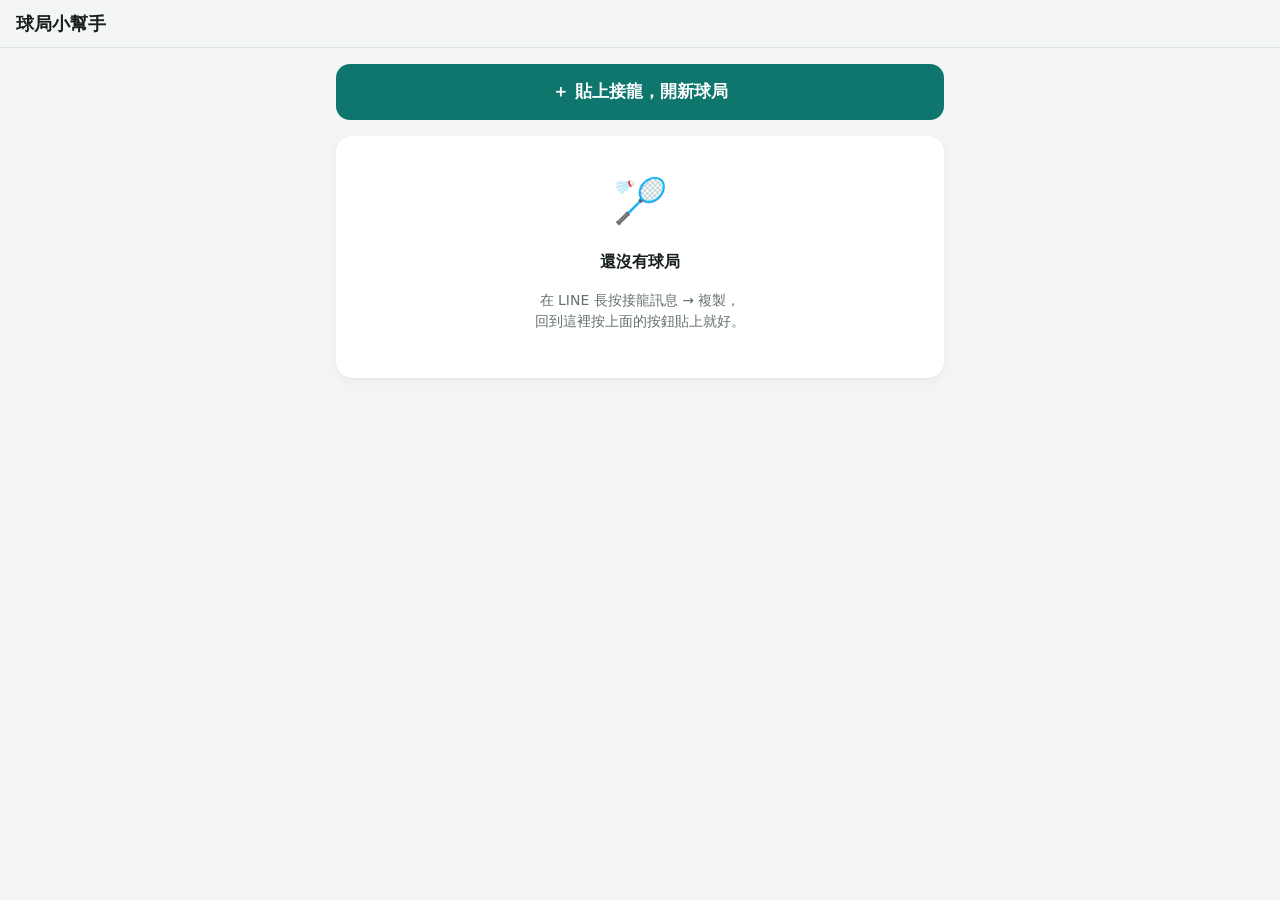
==== index.html @ 52415e62 "球局小幫手：貼上 LINE 接龍自動排賽程與記分 - 接龍解析（編號格式、晚到時間、+1、候補） - 單打/雙打、多面場地排程，平均上場、避免連休與重複搭檔 - 手機記分、排名、中途加人重排、文字/連" ====
<!doctype html>
<html lang="zh-Hant">
<head>
  <meta charset="utf-8" />
  <meta name="viewport" content="width=device-width, initial-scale=1, viewport-fit=cover" />
  <title>球局小幫手</title>
  <meta name="description" content="貼上 LINE 接龍，自動排出單打、雙打賽程與記分" />
  <meta name="theme-color" content="#0f766e" />
  <link rel="manifest" href="manifest.webmanifest" />
  <link rel="icon" href="icon.svg" type="image/svg+xml" />
  <link rel="apple-touch-icon" href="icon-180.png" />
  <meta name="apple-mobile-web-app-capable" content="yes" />
  <link rel="stylesheet" href="css/style.css" />
</head>
<body>
  <header class="topbar">
    <button class="icon-btn" data-action="home" aria-label="回首頁" id="backBtn" hidden>‹</button>
    <h1 id="topTitle">球局小幫手</h1>
    <span class="spacer"></span>
    <button class="icon-btn" data-action="menu" aria-label="更多" id="menuBtn" hidden>⋯</button>
  </header>
  <main id="app" aria-live="polite"></main>
  <div id="sheet" class="sheet" hidden></div>
  <div id="toast" class="toast" role="status" hidden></div>
  <script type="module" src="js/app.js"></script>
</body>
</html>
---- css/style.css ----
:root {
  --bg: #f4f6f5;
  --card: #ffffff;
  --text: #17201d;
  --muted: #64716c;
  --line: #dfe5e2;
  --brand: #0f766e;
  --brand-ink: #ffffff;
  --brand-soft: #e0f2ef;
  --a: #2563eb;
  --a-soft: #e8efff;
  --b: #dc2626;
  --b-soft: #fdecec;
  --warn: #b45309;
  --warn-soft: #fef3e2;
  --radius: 16px;
  --shadow: 0 1px 2px rgb(0 0 0 / 0.05), 0 4px 16px rgb(0 0 0 / 0.04);
  color-scheme: light;
}
@media (prefers-color-scheme: dark) {
  :root:not([data-theme="light"]) {
    --bg: #0e1412;
    --card: #17201d;
    --text: #e8eeeb;
    --muted: #93a19b;
    --line: #2a3531;
    --brand: #2dd4bf;
    --brand-ink: #062320;
    --brand-soft: #123631;
    --a: #7aa2ff;
    --a-soft: #172440;
    --b: #ff8a8a;
    --b-soft: #3a1a1a;
    --warn: #f5b454;
    --warn-soft: #3a2a12;
    color-scheme: dark;
  }
}

* { box-sizing: border-box; }
[hidden] { display: none !important; }
html, body { margin: 0; }
body {
  background: var(--bg);
  color: var(--text);
  font-family: system-ui, -apple-system, "PingFang TC", "Noto Sans TC", "Microsoft JhengHei", sans-serif;
  font-size: 16px;
  line-height: 1.5;
  -webkit-tap-highlight-color: transparent;
  padding-bottom: env(safe-area-inset-bottom);
}
button, input, textarea, select { font: inherit; color: inherit; }
button { cursor: pointer; }

.topbar {
  position: sticky; top: 0; z-index: 10;
  display: flex; align-items: center; gap: 8px;
  padding: calc(10px + env(safe-area-inset-top)) 16px 10px;
  background: color-mix(in srgb, var(--bg) 88%, transparent);
  backdrop-filter: blur(10px);
  border-bottom: 1px solid var(--line);
}
.topbar h1 { font-size: 18px; margin: 0; white-space: nowrap; overflow: hidden; text-overflow: ellipsis; }
.spacer { flex: 1; }
.icon-btn {
  width: 40px; height: 40px; border-radius: 12px; border: 0;
  background: transparent; font-size: 26px; line-height: 1;
  display: grid; place-items: center;
}
.icon-btn:active { background: var(--line); }

main { max-width: 640px; margin: 0 auto; padding: 16px; }

.card {
  background: var(--card); border-radius: var(--radius); box-shadow: var(--shadow);
  padding: 16px; margin-bottom: 14px;
}
.card h2 { font-size: 17px; margin: 0 0 10px; }
.muted { color: var(--muted); }
.small { font-size: 14px; }
.row { display: flex; align-items: center; gap: 10px; }
.row.wrap { flex-wrap: wrap; }
.between { justify-content: space-between; }
.stack > * + * { margin-top: 10px; }

.btn {
  display: inline-flex; align-items: center; justify-content: center; gap: 6px;
  min-height: 48px; padding: 0 18px; border-radius: 14px; border: 1px solid var(--line);
  background: var(--card); font-weight: 600; white-space: nowrap; flex-shrink: 0;
}
.btn:active { transform: scale(0.98); }
.btn.primary { background: var(--brand); color: var(--brand-ink); border-color: transparent; }
.btn.block { width: 100%; }
.btn.danger { color: var(--b); }
.btn.sm { min-height: 38px; padding: 0 12px; font-size: 14px; border-radius: 11px; }
.btn:disabled { opacity: 0.45; }

textarea {
  width: 100%; min-height: 200px; resize: vertical;
  border: 1px solid var(--line); border-radius: 12px; padding: 12px;
  background: var(--bg); font-size: 15px;
}
input[type="text"], input[type="number"], input[type="time"] {
  border: 1px solid var(--line); border-radius: 12px; padding: 10px 12px; background: var(--bg);
  min-height: 44px; width: 100%;
}

.steps { display: flex; gap: 6px; margin-bottom: 14px; }
.steps span { flex: 1; height: 4px; border-radius: 4px; background: var(--line); }
.steps span.on { background: var(--brand); }

.chips { display: flex; flex-wrap: wrap; gap: 8px; }
.chip {
  display: inline-flex; align-items: center; gap: 6px;
  min-height: 40px; padding: 0 6px 0 14px; border-radius: 999px;
  background: var(--brand-soft); border: 1px solid transparent; font-weight: 600;
}
.chip.off { background: transparent; border-color: var(--line); color: var(--muted); text-decoration: line-through; }
.chip .tag { font-size: 12px; font-weight: 500; padding: 1px 7px; border-radius: 999px; background: var(--warn-soft); color: var(--warn); }
.chip .x { border: 0; background: transparent; width: 30px; height: 30px; border-radius: 50%; color: var(--muted); font-size: 18px; }

.seg { display: grid; grid-auto-flow: column; grid-auto-columns: 1fr; background: var(--bg); border-radius: 12px; padding: 4px; gap: 4px; }
.seg button { border: 0; background: transparent; min-height: 44px; border-radius: 9px; font-weight: 600; color: var(--muted); }
.seg button.on { background: var(--card); color: var(--text); box-shadow: var(--shadow); }

.stepper { display: flex; align-items: center; gap: 4px; }
.stepper button { width: 44px; height: 44px; border-radius: 12px; border: 1px solid var(--line); background: var(--card); font-size: 22px; }
.stepper output { min-width: 48px; text-align: center; font-size: 20px; font-weight: 700; font-variant-numeric: tabular-nums; }

.field { display: flex; align-items: center; justify-content: space-between; gap: 12px; padding: 10px 0; border-top: 1px solid var(--line); }
.field:first-of-type { border-top: 0; }
.field label { font-weight: 600; }
.field .hint { display: block; font-weight: 400; font-size: 13px; color: var(--muted); }

.summary { background: var(--brand-soft); border-radius: 12px; padding: 12px 14px; font-size: 15px; }

/* 首頁 */
.event-item { display: block; width: 100%; text-align: left; border: 0; }
.progress { height: 6px; background: var(--line); border-radius: 6px; overflow: hidden; margin-top: 10px; }
.progress i { display: block; height: 100%; background: var(--brand); }
.empty { text-align: center; padding: 32px 16px; }
.empty .big { font-size: 44px; }

/* 賽事頁 */
.tabs { position: sticky; top: 61px; z-index: 5; margin: -16px -16px 14px; padding: 8px 16px; background: var(--bg); }
.court-label { font-size: 13px; font-weight: 700; color: var(--muted); letter-spacing: 0.04em; }
.match { display: grid; grid-template-columns: minmax(0, 1fr) auto minmax(0, 1fr); gap: 6px; align-items: stretch; margin-top: 8px; }
.team {
  border-radius: 14px; padding: 12px 6px; text-align: center; min-width: 0;
  display: flex; flex-direction: column; justify-content: center; gap: 2px; min-height: 92px;
}
.team.a { background: var(--a-soft); }
.team.b { background: var(--b-soft); }
.team .names { font-weight: 700; font-size: 17px; line-height: 1.3; word-break: break-all; }
.team.win { outline: 2px solid var(--brand); }
.vs { align-self: center; color: var(--muted); font-size: 13px; font-weight: 700; }
.scorebox { display: flex; align-items: center; justify-content: center; gap: 4px; margin-top: 8px; }
.scorebox .num { font-size: 32px; font-weight: 800; min-width: 38px; text-align: center; font-variant-numeric: tabular-nums; }
.team.a .num { color: var(--a); }
.team.b .num { color: var(--b); }
.pm { width: 42px; height: 42px; border-radius: 50%; border: 0; background: var(--card); font-size: 22px; font-weight: 700; box-shadow: var(--shadow); flex-shrink: 0; }
.pm.minus { width: 30px; height: 30px; font-size: 18px; opacity: 0.75; }
.rest-line { margin-top: 10px; font-size: 14px; color: var(--muted); }
.rest-line b { color: var(--text); }
.done-badge { font-size: 12px; font-weight: 700; color: var(--brand); background: var(--brand-soft); padding: 2px 8px; border-radius: 999px; }

.round-list .round { padding: 12px 0; border-top: 1px solid var(--line); }
.round-list .round:first-child { border-top: 0; padding-top: 0; }
.round-list .round.current { background: var(--brand-soft); margin: 0 -16px; padding: 12px 16px; }
.mini-match { display: flex; align-items: center; gap: 8px; width: 100%; border: 0; background: transparent; padding: 6px 0; text-align: left; }
.mini-match .t { flex: 1; font-weight: 600; }
.mini-match .t.r { text-align: right; }
.mini-match .s { font-variant-numeric: tabular-nums; font-weight: 800; min-width: 64px; text-align: center; }
.mini-match .ct { font-size: 12px; color: var(--muted); min-width: 30px; }

table { width: 100%; border-collapse: collapse; font-variant-numeric: tabular-nums; }
th, td { padding: 10px 6px; text-align: center; border-bottom: 1px solid var(--line); }
th { font-size: 13px; color: var(--muted); font-weight: 600; }
td.name { text-align: left; font-weight: 700; }
.medal { font-size: 18px; }

.banner { border-radius: 12px; padding: 12px 14px; background: var(--warn-soft); color: var(--warn); font-size: 14px; margin-bottom: 14px; }

/* 底部選單 */
.sheet { position: fixed; inset: 0; z-index: 30; background: rgb(0 0 0 / 0.4); display: flex; align-items: flex-end; justify-content: center; }
.sheet[hidden] { display: none; }
.sheet .panel {
  width: 100%; max-width: 640px; max-height: 88vh; overflow: auto;
  background: var(--card); border-radius: 20px 20px 0 0; padding: 18px 16px calc(18px + env(safe-area-inset-bottom));
}
.sheet .panel h3 { margin: 0 0 12px; font-size: 17px; }
.menu-item { display: flex; align-items: center; gap: 12px; width: 100%; min-height: 52px; border: 0; background: transparent; text-align: left; border-radius: 12px; padding: 0 8px; font-size: 16px; }
.menu-item:active { background: var(--bg); }
.menu-item .ico { width: 28px; text-align: center; font-size: 20px; }

.toast {
  position: fixed; left: 50%; bottom: calc(24px + env(safe-area-inset-bottom)); transform: translateX(-50%);
  background: var(--text); color: var(--bg); padding: 10px 16px; border-radius: 12px; z-index: 40; font-size: 15px;
  max-width: calc(100% - 32px);
}
.toast[hidden] { display: none; }

@media (min-width: 560px) {
  .team .names { font-size: 18px; }
}
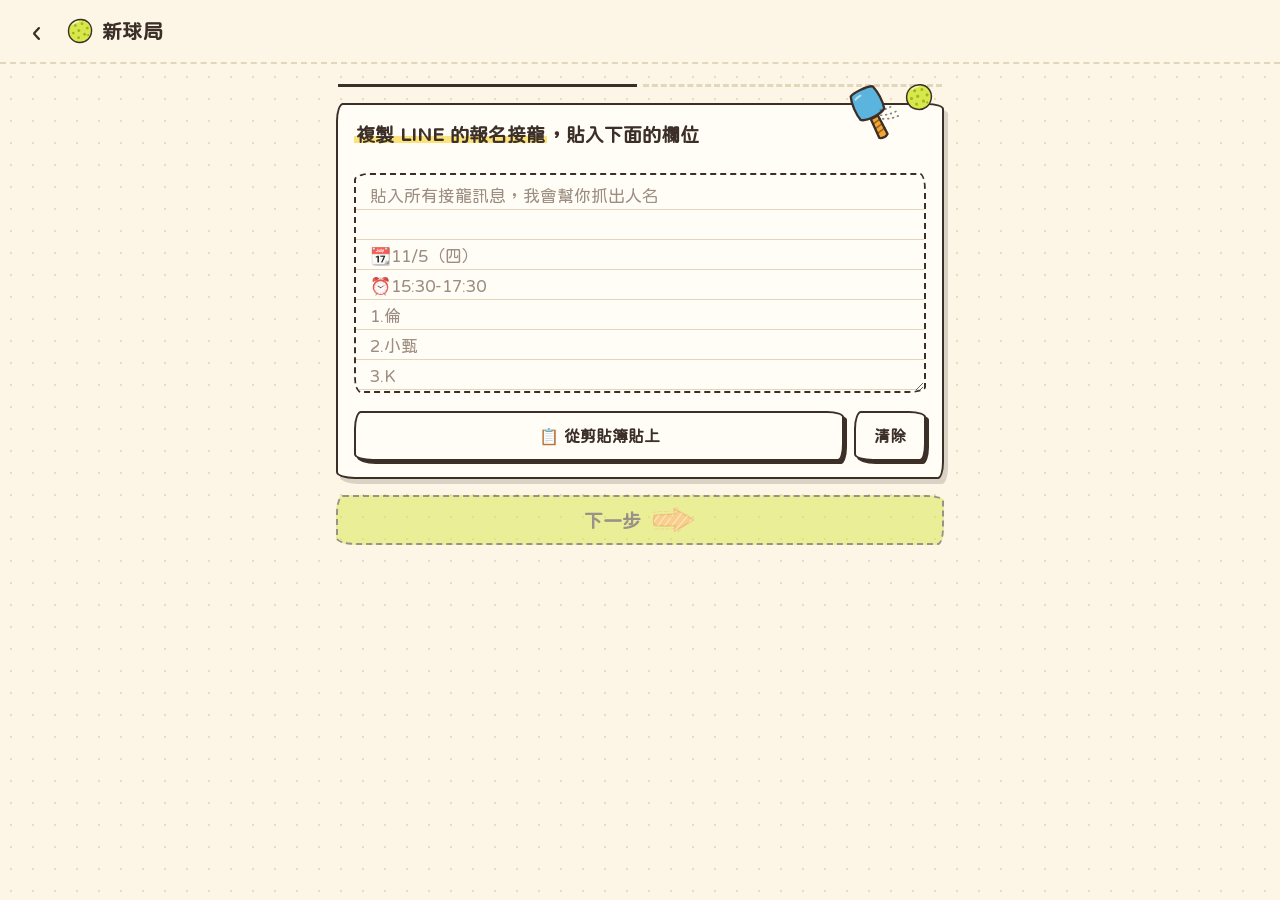
==== commit 22b8ffd3: "介面改成可愛手繪風，加入匹克球元素 - 點點筆記紙背景、手繪歪框、墨水色描邊與手繪陰影；深色模式為黑板＋粉筆 - 使用粉圓體（Huninn）手寫風字體 - 原創 SVG 塗鴉：匹克球、球拍、擊球速度線" ====
--- a/index.html
+++ b/index.html
@@ -5,7 +5,11 @@
   <meta name="viewport" content="width=device-width, initial-scale=1, viewport-fit=cover" />
   <title>球局小幫手</title>
   <meta name="description" content="貼上 LINE 接龍，自動排出單打、雙打賽程與記分" />
-  <meta name="theme-color" content="#0f766e" />
+  <meta name="theme-color" content="#fdf6e7" media="(prefers-color-scheme: light)" />
+  <meta name="theme-color" content="#22302a" media="(prefers-color-scheme: dark)" />
+  <link rel="preconnect" href="https://fonts.googleapis.com" />
+  <link rel="preconnect" href="https://fonts.gstatic.com" crossorigin />
+  <link rel="stylesheet" href="https://fonts.googleapis.com/css2?family=Huninn&display=swap" />
   <link rel="manifest" href="manifest.webmanifest" />
   <link rel="icon" href="icon.svg" type="image/svg+xml" />
   <link rel="apple-touch-icon" href="icon-180.png" />
@@ -15,6 +19,7 @@
 <body>
   <header class="topbar">
     <button class="icon-btn" data-action="home" aria-label="回首頁" id="backBtn" hidden>‹</button>
+    <span class="logo" aria-hidden="true"></span>
     <h1 id="topTitle">球局小幫手</h1>
     <span class="spacer"></span>
     <button class="icon-btn" data-action="menu" aria-label="更多" id="menuBtn" hidden>⋯</button>
--- a/css/style.css
+++ b/css/style.css
@@ -1,38 +1,71 @@
+/* ============================================================
+   球局小幫手：可愛手繪風 + 匹克球
+   淺色 = 點點筆記紙＋咖啡色墨水；深色 = 黑板＋粉筆
+   ============================================================ */
 :root {
-  --bg: #f4f6f5;
-  --card: #ffffff;
-  --text: #17201d;
-  --muted: #64716c;
-  --line: #dfe5e2;
-  --brand: #0f766e;
-  --brand-ink: #ffffff;
-  --brand-soft: #e0f2ef;
-  --a: #2563eb;
-  --a-soft: #e8efff;
-  --b: #dc2626;
-  --b-soft: #fdecec;
-  --warn: #b45309;
-  --warn-soft: #fef3e2;
-  --radius: 16px;
-  --shadow: 0 1px 2px rgb(0 0 0 / 0.05), 0 4px 16px rgb(0 0 0 / 0.04);
+  --bg: #fdf6e7;            /* 筆記紙 */
+  --dot: #e9dcc2;           /* 紙上的點點 */
+  --card: #fffdf6;
+  --text: #3b2f28;          /* 墨水 */
+  --ink: #3b2f28;
+  --muted: #8b7a6c;
+  --line: #e4d6bd;
+  --shadow-ink: rgb(59 47 40 / 0.18);
+
+  --ball: #d6e84a;          /* 匹克球黃綠 */
+  --ball-hole: #a2b52a;
+  --ball-soft: #f1f7c4;
+  --paddle: #5ab4de;
+  --grip: #f7a531;
+  --arrow: #f7a531;         /* 蠟筆橘 */
+  --arrow-ink: #e08a12;
+  --arrow-light: #fcd590;
+  --hl: #fbe27a;            /* 螢光筆 */
+
+  --brand: #3b2f28;         /* 主按鈕文字 / 重點色用墨水 */
+  --brand-ink: #3b2f28;
+  --brand-soft: #f1f7c4;
+  --a: #2f86c9;
+  --a-soft: #e2f1fb;
+  --b: #e0574a;
+  --b-soft: #fde5e1;
+  --warn: #b5650c;
+  --warn-soft: #fff0d6;
+
+  --wob: 16px 6px 18px 7px / 7px 18px 6px 16px;   /* 手繪歪框 */
+  --wob2: 7px 17px 6px 19px / 18px 6px 17px 7px;
+  --wob-pill: 255px 22px 225px 22px / 22px 225px 22px 255px;
+  --font: "Huninn", "jf-openhuninn", "PingFang TC", "Microsoft JhengHei", system-ui, sans-serif;
   color-scheme: light;
 }
 @media (prefers-color-scheme: dark) {
   :root:not([data-theme="light"]) {
-    --bg: #0e1412;
-    --card: #17201d;
-    --text: #e8eeeb;
-    --muted: #93a19b;
-    --line: #2a3531;
-    --brand: #2dd4bf;
-    --brand-ink: #062320;
-    --brand-soft: #123631;
-    --a: #7aa2ff;
-    --a-soft: #172440;
-    --b: #ff8a8a;
-    --b-soft: #3a1a1a;
-    --warn: #f5b454;
-    --warn-soft: #3a2a12;
+    --bg: #22302a;          /* 黑板 */
+    --dot: #2c3c35;
+    --card: #2a3a33;
+    --text: #f4f0e2;        /* 粉筆 */
+    --ink: #f4f0e2;
+    --muted: #b7b9a5;
+    --line: #3c4d45;
+    --shadow-ink: rgb(0 0 0 / 0.35);
+    --ball: #d9ea56;
+    --ball-hole: #9fb22e;
+    --ball-soft: #3c4a2a;
+    --paddle: #6cc0e6;
+    --grip: #f7b44a;
+    --arrow: #f7b44a;
+    --arrow-ink: #ffcf7d;
+    --arrow-light: #ffe2a8;
+    --hl: #6b5c1c;
+    --brand: #f4f0e2;
+    --brand-ink: #22302a;
+    --brand-soft: #3c4a2a;
+    --a: #8cc8f2;
+    --a-soft: #2c4553;
+    --b: #f6a097;
+    --b-soft: #4b3434;
+    --warn: #f7c46b;
+    --warn-soft: #4a3b1e;
     color-scheme: dark;
   }
 }
@@ -40,166 +73,299 @@
 * { box-sizing: border-box; }
 [hidden] { display: none !important; }
 html, body { margin: 0; }
+/* 連點兩下不放大（保留雙指縮放給需要的人）；文字不隨橫直切換自動放大 */
+html { touch-action: manipulation; -webkit-text-size-adjust: 100%; text-size-adjust: 100%; }
 body {
-  background: var(--bg);
+  background-color: var(--bg);
+  background-image: radial-gradient(var(--dot) 1.3px, transparent 1.4px);
+  background-size: 22px 22px;
   color: var(--text);
-  font-family: system-ui, -apple-system, "PingFang TC", "Noto Sans TC", "Microsoft JhengHei", sans-serif;
+  font-family: var(--font);
   font-size: 16px;
-  line-height: 1.5;
+  line-height: 1.55;
   -webkit-tap-highlight-color: transparent;
   padding-bottom: env(safe-area-inset-bottom);
 }
 button, input, textarea, select { font: inherit; color: inherit; }
 button { cursor: pointer; }
 
+/* ---------- 塗鴉 ---------- */
+.doodle { display: inline-block; vertical-align: middle; flex-shrink: 0; }
+.doodle-ball { width: 1.2em; height: 1.2em; }
+.doodle-paddle { width: 1.6em; height: 1.6em; }
+.doodle-arrow { width: 46px; height: 28px; margin-left: 4px; transition: transform 0.2s; }
+.doodle-rally { position: relative; display: inline-block; width: 92px; height: 70px; }
+.doodle-rally .doodle-paddle { position: absolute; left: 0; top: 6px; width: 62px; height: 62px; }
+.doodle-rally .doodle-ball { position: absolute; right: 2px; top: 0; width: 30px; height: 30px; animation: ball-float 2.4s ease-in-out infinite; }
+.doodle-rally .doodle-swoosh { position: absolute; right: 22px; top: 22px; width: 34px; height: 20px; }
+@keyframes ball-float { 0%, 100% { transform: translate(0, 0) rotate(0); } 50% { transform: translate(3px, -5px) rotate(25deg); } }
+@keyframes ball-bounce { 0%, 100% { transform: translateY(0); } 50% { transform: translateY(-22px); } }
+.bounce .doodle-ball { width: 46px; height: 46px; animation: ball-bounce 0.9s cubic-bezier(.5, 0, .5, 1) infinite; }
+
+/* ---------- 頂部 ---------- */
 .topbar {
   position: sticky; top: 0; z-index: 10;
   display: flex; align-items: center; gap: 8px;
   padding: calc(10px + env(safe-area-inset-top)) 16px 10px;
-  background: color-mix(in srgb, var(--bg) 88%, transparent);
-  backdrop-filter: blur(10px);
-  border-bottom: 1px solid var(--line);
-}
-.topbar h1 { font-size: 18px; margin: 0; white-space: nowrap; overflow: hidden; text-overflow: ellipsis; }
+  background: color-mix(in srgb, var(--bg) 92%, transparent);
+  backdrop-filter: blur(8px);
+  border-bottom: 2.5px dashed var(--line);
+}
+.topbar .logo { width: 28px; height: 28px; display: grid; place-items: center; }
+.topbar .logo .doodle-ball { width: 28px; height: 28px; }
+.topbar h1 { font-size: 20px; margin: 0; white-space: nowrap; overflow: hidden; text-overflow: ellipsis; letter-spacing: 0.02em; }
 .spacer { flex: 1; }
 .icon-btn {
-  width: 40px; height: 40px; border-radius: 12px; border: 0;
-  background: transparent; font-size: 26px; line-height: 1;
+  width: 42px; height: 42px; border-radius: var(--wob); border: 2px solid transparent;
+  background: transparent; font-size: 28px; line-height: 1; color: var(--ink);
   display: grid; place-items: center;
 }
-.icon-btn:active { background: var(--line); }
+.icon-btn:active { border-color: var(--ink); background: var(--card); }
 
 main { max-width: 640px; margin: 0 auto; padding: 16px; }
-
+.courts { display: grid; gap: 16px; }
+.courts > .card { margin-bottom: 0; }
+@media (min-width: 800px) {
+  main[data-view="event"] { max-width: 1100px; }
+  .courts { grid-template-columns: repeat(auto-fit, minmax(360px, 1fr)); }
+}
+
+/* ---------- 卡片：紙片 + 手繪框 ---------- */
 .card {
-  background: var(--card); border-radius: var(--radius); box-shadow: var(--shadow);
-  padding: 16px; margin-bottom: 14px;
-}
-.card h2 { font-size: 17px; margin: 0 0 10px; }
+  position: relative;
+  background: var(--card); border: 2.5px solid var(--ink); border-radius: var(--wob);
+  box-shadow: 4px 5px 0 var(--shadow-ink);
+  padding: 16px; margin-bottom: 16px;
+}
+.card:nth-of-type(even) { border-radius: var(--wob2); }
+.card h2 { font-size: 19px; margin: 0 0 12px; line-height: 1.45; }
+/* 螢光筆畫重點 */
+.hl { background: linear-gradient(transparent 58%, var(--hl) 58%, var(--hl) 92%, transparent 92%); padding: 0 2px; box-decoration-break: clone; -webkit-box-decoration-break: clone; }
 .muted { color: var(--muted); }
 .small { font-size: 14px; }
 .row { display: flex; align-items: center; gap: 10px; }
 .row.wrap { flex-wrap: wrap; }
 .between { justify-content: space-between; }
-.stack > * + * { margin-top: 10px; }
-
+.stack > * + * { margin-top: 12px; }
+
+/* ---------- 按鈕 ---------- */
 .btn {
   display: inline-flex; align-items: center; justify-content: center; gap: 6px;
-  min-height: 48px; padding: 0 18px; border-radius: 14px; border: 1px solid var(--line);
-  background: var(--card); font-weight: 600; white-space: nowrap; flex-shrink: 0;
-}
-.btn:active { transform: scale(0.98); }
-.btn.primary { background: var(--brand); color: var(--brand-ink); border-color: transparent; }
+  min-height: 50px; padding: 0 18px; border-radius: var(--wob2); border: 2.5px solid var(--ink);
+  background: var(--card); color: var(--ink); font-weight: 700; white-space: nowrap; flex-shrink: 0;
+  box-shadow: 3px 3px 0 var(--ink); transition: transform 0.08s, box-shadow 0.08s;
+}
+.btn:active { transform: translate(2px, 2px); box-shadow: 1px 1px 0 var(--ink); }
+.btn.primary { background: var(--ball); color: #3b2f28; font-size: 19px; }
+.btn.primary:hover .doodle-arrow { transform: translateX(4px); }
 .btn.block { width: 100%; }
 .btn.danger { color: var(--b); }
-.btn.sm { min-height: 38px; padding: 0 12px; font-size: 14px; border-radius: 11px; }
-.btn:disabled { opacity: 0.45; }
-
+.btn.sm { min-height: 40px; padding: 0 12px; font-size: 15px; box-shadow: 2px 2px 0 var(--ink); border-width: 2px; }
+.btn:disabled { opacity: 0.5; box-shadow: none; transform: none; border-style: dashed; }
+
+/* ---------- 輸入：筆記本橫線 ---------- */
 textarea {
-  width: 100%; min-height: 200px; resize: vertical;
-  border: 1px solid var(--line); border-radius: 12px; padding: 12px;
-  background: var(--bg); font-size: 15px;
-}
+  width: 100%; min-height: 220px; resize: vertical;
+  border: 2.5px dashed var(--ink); border-radius: var(--wob); padding: 6px 14px;
+  font-size: 17px; line-height: 30px;
+  background-color: var(--card);
+  background-image: repeating-linear-gradient(transparent 0 29px, var(--line) 29px 30px);
+  background-position: 0 5px; background-attachment: local;
+}
+textarea:focus { outline: none; border-style: solid; box-shadow: 3px 3px 0 var(--shadow-ink); }
+textarea::placeholder { color: var(--muted); opacity: 0.85; }
 input[type="text"], input[type="number"], input[type="time"] {
-  border: 1px solid var(--line); border-radius: 12px; padding: 10px 12px; background: var(--bg);
-  min-height: 44px; width: 100%;
-}
-
-.steps { display: flex; gap: 6px; margin-bottom: 14px; }
-.steps span { flex: 1; height: 4px; border-radius: 4px; background: var(--line); }
-.steps span.on { background: var(--brand); }
-
-.chips { display: flex; flex-wrap: wrap; gap: 8px; }
+  border: 2px solid var(--ink); border-radius: var(--wob2); padding: 10px 12px; background: var(--card);
+  min-height: 46px; width: 100%; font-size: 16px;
+}
+input:focus { outline: none; box-shadow: 2px 2px 0 var(--shadow-ink); }
+
+/* 步驟：兩顆球 + 虛線 */
+.steps { display: flex; align-items: center; gap: 6px; margin: 4px 2px 16px; }
+.steps span { flex: 1; height: 0; border-top: 3px dashed var(--line); }
+.steps span.on { border-top: 3px solid var(--ink); }
+
+/* ---------- 名字標籤：貼紙 ---------- */
+.chips { display: flex; flex-wrap: wrap; gap: 10px 8px; }
 .chip {
   display: inline-flex; align-items: center; gap: 6px;
-  min-height: 40px; padding: 0 6px 0 14px; border-radius: 999px;
-  background: var(--brand-soft); border: 1px solid transparent; font-weight: 600;
-}
-.chip.off { background: transparent; border-color: var(--line); color: var(--muted); text-decoration: line-through; }
-.chip .tag { font-size: 12px; font-weight: 500; padding: 1px 7px; border-radius: 999px; background: var(--warn-soft); color: var(--warn); }
-.chip .x { border: 0; background: transparent; width: 30px; height: 30px; border-radius: 50%; color: var(--muted); font-size: 18px; }
-
-.seg { display: grid; grid-auto-flow: column; grid-auto-columns: 1fr; background: var(--bg); border-radius: 12px; padding: 4px; gap: 4px; }
-.seg button { border: 0; background: transparent; min-height: 44px; border-radius: 9px; font-weight: 600; color: var(--muted); }
-.seg button.on { background: var(--card); color: var(--text); box-shadow: var(--shadow); }
-
+  min-height: 52px; padding: 0 6px 0 16px; border-radius: var(--wob-pill); font-size: 24px;
+  background: var(--ball-soft); border: 2px solid var(--ink); font-weight: 700;
+  box-shadow: 2px 3px 0 var(--shadow-ink);
+}
+.chip:nth-child(odd) { transform: rotate(-1.4deg); }
+.chip:nth-child(3n) { transform: rotate(1.2deg); background: var(--a-soft); }
+.chip:nth-child(4n) { background: var(--b-soft); }
+.chip.off { background: transparent; border-style: dashed; color: var(--muted); text-decoration: line-through; box-shadow: none; }
+.chip .tag { font-size: 12px; font-weight: 700; padding: 1px 8px; border-radius: var(--wob-pill); background: var(--warn-soft); color: var(--warn); border: 1.5px solid currentColor; }
+.chip-name {
+  border: 0; background: transparent; padding: 0; font: inherit; font-weight: 700; color: inherit;
+  text-decoration: underline wavy color-mix(in srgb, currentColor 35%, transparent); text-underline-offset: 6px; text-decoration-thickness: 1.5px;
+}
+.chip.editing { padding: 0 4px; background: var(--card); transform: none; }
+.chip-input {
+  border: 0; outline: 0; background: transparent; font-weight: 700; font-size: 24px;
+  width: 6em; min-height: 48px; padding: 0 10px;
+}
+.chip .x { border: 0; background: transparent; width: 32px; height: 32px; border-radius: 50%; color: var(--muted); font-size: 20px; }
+
+/* ---------- 分段選擇 ---------- */
+.seg { display: grid; grid-auto-flow: column; grid-auto-columns: 1fr; background: transparent; border: 2px dashed var(--ink); border-radius: var(--wob); padding: 4px; gap: 4px; }
+.seg button { border: 2px solid transparent; background: transparent; min-height: 44px; border-radius: var(--wob2); font-weight: 700; color: var(--muted); font-size: 16px; }
+.seg button.on { background: var(--ball); color: #3b2f28; border-color: var(--ink); box-shadow: 2px 2px 0 var(--ink); }
+
+/* ---------- 加減 ---------- */
 .stepper { display: flex; align-items: center; gap: 4px; }
-.stepper button { width: 44px; height: 44px; border-radius: 12px; border: 1px solid var(--line); background: var(--card); font-size: 22px; }
-.stepper output { min-width: 48px; text-align: center; font-size: 20px; font-weight: 700; font-variant-numeric: tabular-nums; }
-
-.field { display: flex; align-items: center; justify-content: space-between; gap: 12px; padding: 10px 0; border-top: 1px solid var(--line); }
+.stepper button { width: 44px; height: 44px; border-radius: 50% 46% 52% 48% / 48% 52% 46% 50%; border: 2px solid var(--ink); background: var(--card); font-size: 22px; color: var(--ink); box-shadow: 2px 2px 0 var(--ink); }
+.stepper button:active { transform: translate(1px, 1px); box-shadow: 1px 1px 0 var(--ink); }
+.stepper output { min-width: 50px; text-align: center; font-size: 22px; font-weight: 700; font-variant-numeric: tabular-nums; }
+
+.field { display: flex; align-items: center; justify-content: space-between; gap: 12px; padding: 12px 0; border-top: 2px dashed var(--line); }
 .field:first-of-type { border-top: 0; }
-.field label { font-weight: 600; }
+.field label { font-weight: 700; }
 .field .hint { display: block; font-weight: 400; font-size: 13px; color: var(--muted); }
 
-.summary { background: var(--brand-soft); border-radius: 12px; padding: 12px 14px; font-size: 15px; }
-
-/* 首頁 */
-.event-item { display: block; width: 100%; text-align: left; border: 0; }
-.progress { height: 6px; background: var(--line); border-radius: 6px; overflow: hidden; margin-top: 10px; }
-.progress i { display: block; height: 100%; background: var(--brand); }
-.empty { text-align: center; padding: 32px 16px; }
-.empty .big { font-size: 44px; }
-
-/* 賽事頁 */
-.tabs { position: sticky; top: 61px; z-index: 5; margin: -16px -16px 14px; padding: 8px 16px; background: var(--bg); }
-.court-label { font-size: 13px; font-weight: 700; color: var(--muted); letter-spacing: 0.04em; }
+.summary { background: var(--ball-soft); border: 2px dashed var(--ink); border-radius: var(--wob); padding: 12px 14px; font-size: 16px; }
+
+/* ---------- 首頁 ---------- */
+.event-item { display: block; width: 100%; text-align: left; color: var(--text); }
+.event-item:active { transform: translate(2px, 2px); box-shadow: 2px 3px 0 var(--shadow-ink); }
+.progress { height: 12px; background: var(--card); border: 2px solid var(--ink); border-radius: var(--wob-pill); overflow: hidden; margin-top: 10px; }
+.progress i { display: block; height: 100%; background: repeating-linear-gradient(-45deg, var(--ball) 0 6px, var(--ball-hole) 6px 8px); }
+.empty { text-align: center; padding: 28px 16px; }
+.empty .big { font-size: 44px; line-height: 1; }
+.empty .doodle-rally { transform: scale(1.3); margin: 8px 0 14px; }
+
+/* 貼接龍頁右上角的擊球塗鴉 */
+.paste-card h2 { padding-right: 84px; }
+.paste-card .doodle-rally { position: absolute; right: 8px; top: -26px; transform: rotate(6deg); }
+
+/* ---------- 賽事頁 ---------- */
+.tabs { position: sticky; top: 63px; z-index: 5; margin: -16px -16px 14px; padding: 8px 16px; background: color-mix(in srgb, var(--bg) 94%, transparent); }
+.court-label { font-size: 15px; font-weight: 700; color: var(--muted); letter-spacing: 0.04em; }
 .match { display: grid; grid-template-columns: minmax(0, 1fr) auto minmax(0, 1fr); gap: 6px; align-items: stretch; margin-top: 8px; }
 .team {
-  border-radius: 14px; padding: 12px 6px; text-align: center; min-width: 0;
+  border: 2px solid var(--ink); border-radius: var(--wob); padding: 12px 6px; text-align: center; min-width: 0;
   display: flex; flex-direction: column; justify-content: center; gap: 2px; min-height: 92px;
 }
+.team.b { border-radius: var(--wob2); }
 .team.a { background: var(--a-soft); }
 .team.b { background: var(--b-soft); }
-.team .names { font-weight: 700; font-size: 17px; line-height: 1.3; word-break: break-all; }
-.team.win { outline: 2px solid var(--brand); }
-.vs { align-self: center; color: var(--muted); font-size: 13px; font-weight: 700; }
+.team .names { font-weight: 700; font-size: 26px; line-height: 1.25; word-break: break-all; }
+.team.win { box-shadow: 0 0 0 3px var(--ball), 0 0 0 5px var(--ink); }
+/* VS 做成一顆小匹克球 */
+.vs {
+  align-self: center; width: 34px; height: 34px; display: grid; place-items: center;
+  font-size: 12px; font-weight: 700; color: #3b2f28;
+  background: radial-gradient(circle at 30% 30%, var(--ball-hole) 0 2px, transparent 2.5px),
+              radial-gradient(circle at 70% 68%, var(--ball-hole) 0 2px, transparent 2.5px),
+              radial-gradient(circle at 72% 28%, var(--ball-hole) 0 1.6px, transparent 2px),
+              var(--ball);
+  border: 2px solid var(--ink); border-radius: 50% 46% 52% 48% / 48% 52% 46% 50%;
+}
 .scorebox { display: flex; align-items: center; justify-content: center; gap: 4px; margin-top: 8px; }
-.scorebox .num { font-size: 32px; font-weight: 800; min-width: 38px; text-align: center; font-variant-numeric: tabular-nums; }
+.scorebox .num { font-size: 36px; font-weight: 700; min-width: 38px; text-align: center; font-variant-numeric: tabular-nums; }
 .team.a .num { color: var(--a); }
 .team.b .num { color: var(--b); }
-.pm { width: 42px; height: 42px; border-radius: 50%; border: 0; background: var(--card); font-size: 22px; font-weight: 700; box-shadow: var(--shadow); flex-shrink: 0; }
-.pm.minus { width: 30px; height: 30px; font-size: 18px; opacity: 0.75; }
-.rest-line { margin-top: 10px; font-size: 14px; color: var(--muted); }
-.rest-line b { color: var(--text); }
-.done-badge { font-size: 12px; font-weight: 700; color: var(--brand); background: var(--brand-soft); padding: 2px 8px; border-radius: 999px; }
-
-.round-list .round { padding: 12px 0; border-top: 1px solid var(--line); }
+
+/* 滾輪記分：手繪的滾筒
+   - 墨水框 + 圓筒明暗 + 數字隨位置翻轉縮小（JS paintWheel）
+   - 中間那格用螢光筆框出目前分數；上下箭頭與「上下滑」提示 */
+.wheel-wrap { position: relative; margin-top: 6px; --wheel-h: 48px; display: flex; flex-direction: column; align-items: stretch; }
+.wheel-arrow {
+  border: 0; background: transparent; color: var(--ink); height: 26px; padding: 0;
+  display: grid; place-items: center; opacity: 0.7;
+}
+.wheel-arrow:active { opacity: 1; }
+.wheel-drum {
+  position: relative; border-radius: var(--wob2); overflow: hidden;
+  background: var(--card); border: 2px solid var(--ink);
+}
+.wheel-drum::after {
+  content: ""; position: absolute; inset: 0; pointer-events: none;
+  background: linear-gradient(var(--shadow-ink), transparent 34%, transparent 66%, var(--shadow-ink));
+}
+.wheel-drum::before {
+  content: ""; position: absolute; left: 4px; right: 4px; top: var(--wheel-h); height: var(--wheel-h); pointer-events: none;
+  background: color-mix(in srgb, var(--hl) 55%, transparent);
+  border-top: 2px dashed currentColor; border-bottom: 2px dashed currentColor; border-radius: 6px;
+}
+.team.a .wheel-drum { color: var(--a); }
+.team.b .wheel-drum { color: var(--b); }
+.wheel {
+  position: relative; height: calc(var(--wheel-h) * 3); overflow-y: auto; overscroll-behavior: contain;
+  scroll-snap-type: y mandatory; scrollbar-width: none; touch-action: pan-y; outline: none; color: var(--text);
+}
+.wheel::-webkit-scrollbar { display: none; }
+.wheel:focus-visible { box-shadow: inset 0 0 0 2px var(--ink); }
+.wheel-pad { height: var(--wheel-h); }
+.wheel-item {
+  height: var(--wheel-h); display: grid; place-items: center; scroll-snap-align: center;
+  font-size: 34px; font-weight: 700; font-variant-numeric: tabular-nums; cursor: pointer;
+  transform-origin: center; will-change: transform;
+}
+.team.a .wheel-item.sel { color: var(--a); }
+.team.b .wheel-item.sel { color: var(--b); }
+.wheel-hint {
+  position: absolute; left: 50%; bottom: 30px; transform: translateX(-50%) rotate(-3deg);
+  background: var(--card); color: var(--ink); font-size: 14px; font-weight: 700; white-space: nowrap;
+  padding: 2px 10px 2px 6px; border: 2px solid var(--ink); border-radius: var(--wob-pill); pointer-events: none;
+  display: flex; align-items: center; gap: 2px; box-shadow: 2px 2px 0 var(--ink);
+}
+.wheel-hint .hand { display: inline-block; animation: wheel-swipe 1.4s ease-in-out infinite; }
+@keyframes wheel-swipe { 0%, 100% { transform: translateY(4px); } 50% { transform: translateY(-5px); } }
+.wheel-learned .wheel-hint { display: none; }
+
+.rest-line { margin-top: 12px; font-size: 15px; color: var(--muted); line-height: 1.7; }
+.nm { font-size: 21px; font-weight: 700; color: var(--text); }
+/* 「已完成」像蓋章 */
+.done-badge {
+  font-size: 13px; font-weight: 700; color: var(--b); padding: 1px 8px;
+  border: 2px solid currentColor; border-radius: var(--wob2); transform: rotate(-6deg); display: inline-block;
+}
+
+.round-list .round { padding: 12px 0; border-top: 2px dashed var(--line); }
 .round-list .round:first-child { border-top: 0; padding-top: 0; }
-.round-list .round.current { background: var(--brand-soft); margin: 0 -16px; padding: 12px 16px; }
-.mini-match { display: flex; align-items: center; gap: 8px; width: 100%; border: 0; background: transparent; padding: 6px 0; text-align: left; }
-.mini-match .t { flex: 1; font-weight: 600; }
+.round-list .round.current { background: var(--ball-soft); margin: 0 -16px; padding: 12px 16px; border-top-style: solid; }
+.mini-match { display: flex; align-items: center; gap: 8px; width: 100%; border: 0; background: transparent; padding: 6px 0; text-align: left; color: var(--text); }
+.mini-match .t { flex: 1; font-weight: 700; font-size: 24px; line-height: 1.25; word-break: break-all; }
 .mini-match .t.r { text-align: right; }
-.mini-match .s { font-variant-numeric: tabular-nums; font-weight: 800; min-width: 64px; text-align: center; }
-.mini-match .ct { font-size: 12px; color: var(--muted); min-width: 30px; }
+.mini-match .s { font-variant-numeric: tabular-nums; font-weight: 700; font-size: 18px; min-width: 64px; text-align: center; }
+.mini-match .ct { font-size: 13px; color: var(--muted); min-width: 30px; }
 
 table { width: 100%; border-collapse: collapse; font-variant-numeric: tabular-nums; }
-th, td { padding: 10px 6px; text-align: center; border-bottom: 1px solid var(--line); }
-th { font-size: 13px; color: var(--muted); font-weight: 600; }
-td.name { text-align: left; font-weight: 700; }
-.medal { font-size: 18px; }
-
-.banner { border-radius: 12px; padding: 12px 14px; background: var(--warn-soft); color: var(--warn); font-size: 14px; margin-bottom: 14px; }
-
-/* 底部選單 */
-.sheet { position: fixed; inset: 0; z-index: 30; background: rgb(0 0 0 / 0.4); display: flex; align-items: flex-end; justify-content: center; }
+th, td { padding: 10px 6px; text-align: center; border-bottom: 2px dashed var(--line); }
+th { font-size: 14px; color: var(--muted); font-weight: 700; }
+td.name { text-align: left; font-weight: 700; font-size: 24px; }
+.medal { font-size: 20px; }
+
+.banner { border: 2px dashed currentColor; border-radius: var(--wob); padding: 12px 14px; background: var(--warn-soft); color: var(--warn); font-size: 15px; margin-bottom: 14px; }
+.banner.live { background: var(--ball-soft); color: var(--text); }
+
+/* ---------- 底部選單 ---------- */
+.sheet { position: fixed; inset: 0; z-index: 30; background: rgb(30 22 18 / 0.45); display: flex; align-items: flex-end; justify-content: center; }
 .sheet[hidden] { display: none; }
 .sheet .panel {
   width: 100%; max-width: 640px; max-height: 88vh; overflow: auto;
-  background: var(--card); border-radius: 20px 20px 0 0; padding: 18px 16px calc(18px + env(safe-area-inset-bottom));
-}
-.sheet .panel h3 { margin: 0 0 12px; font-size: 17px; }
-.menu-item { display: flex; align-items: center; gap: 12px; width: 100%; min-height: 52px; border: 0; background: transparent; text-align: left; border-radius: 12px; padding: 0 8px; font-size: 16px; }
-.menu-item:active { background: var(--bg); }
+  background: var(--card); border: 2.5px solid var(--ink); border-bottom: 0;
+  border-radius: 26px 14px 0 0 / 18px 26px 0 0;
+  padding: 18px 16px calc(18px + env(safe-area-inset-bottom));
+}
+.sheet .panel h3 { margin: 0 0 12px; font-size: 19px; }
+.menu-item { display: flex; align-items: center; gap: 12px; width: 100%; min-height: 54px; border: 2px solid transparent; background: transparent; text-align: left; border-radius: var(--wob); padding: 0 8px; font-size: 17px; color: var(--text); }
+.menu-item:active { border-color: var(--ink); background: var(--ball-soft); }
 .menu-item .ico { width: 28px; text-align: center; font-size: 20px; }
 
 .toast {
-  position: fixed; left: 50%; bottom: calc(24px + env(safe-area-inset-bottom)); transform: translateX(-50%);
-  background: var(--text); color: var(--bg); padding: 10px 16px; border-radius: 12px; z-index: 40; font-size: 15px;
-  max-width: calc(100% - 32px);
+  position: fixed; left: 50%; bottom: calc(24px + env(safe-area-inset-bottom)); transform: translateX(-50%) rotate(-1deg);
+  background: var(--ink); color: var(--bg); padding: 10px 18px; border-radius: var(--wob); z-index: 40; font-size: 16px;
+  max-width: calc(100% - 32px); box-shadow: 3px 3px 0 var(--ball);
 }
 .toast[hidden] { display: none; }
 
 @media (min-width: 560px) {
-  .team .names { font-size: 18px; }
-}
+  .team .names { font-size: 27px; }
+}
+@media (prefers-reduced-motion: reduce) {
+  .wheel-hint .hand, .doodle-rally .doodle-ball, .bounce .doodle-ball { animation: none; }
+}
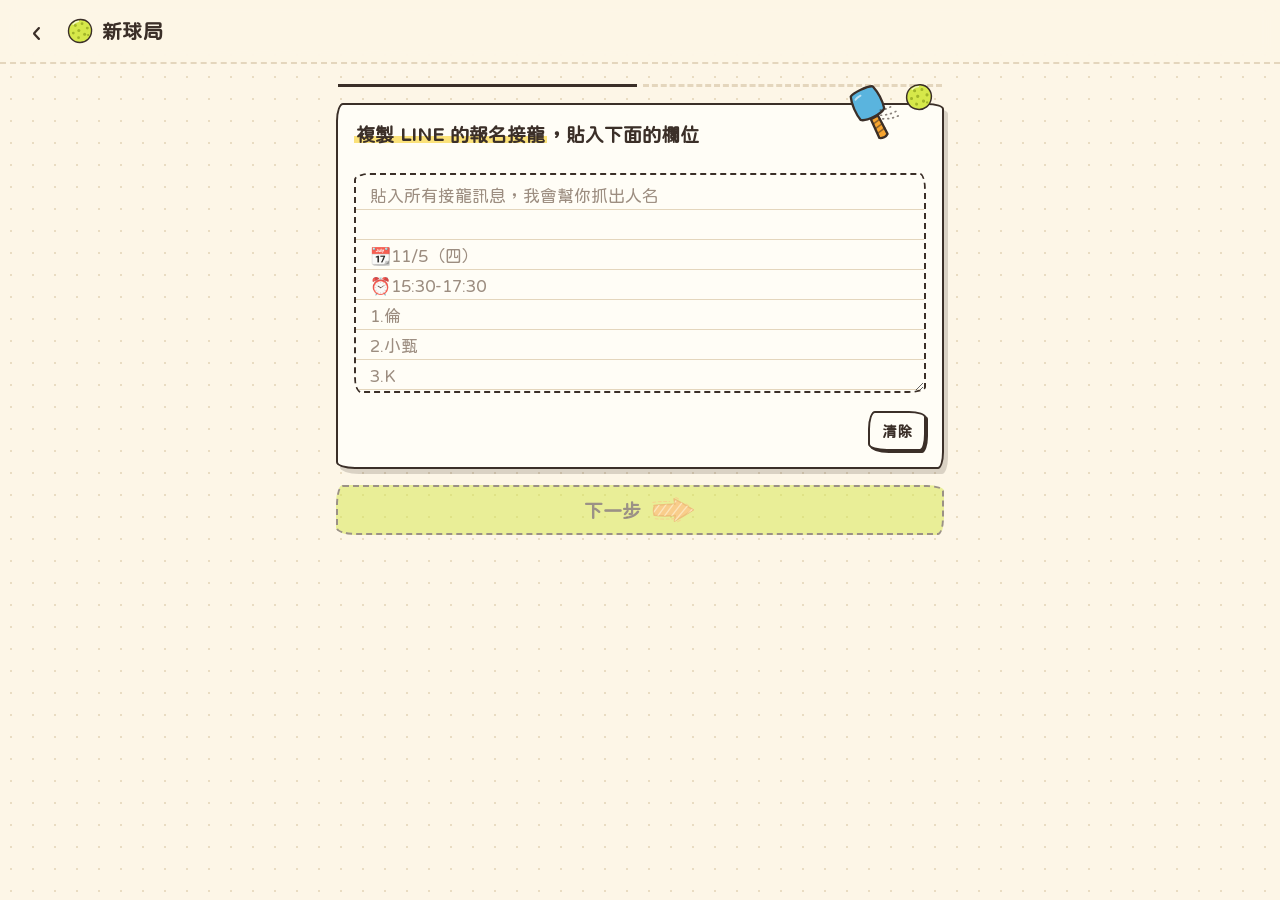
==== commit aafeefff: "App 名稱改為 Pickle Party Co-Authored-By: Claude Opus 5.5 <noreply@anthropic.com>" ====
--- a/index.html
+++ b/index.html
@@ -3,7 +3,7 @@
 <head>
   <meta charset="utf-8" />
   <meta name="viewport" content="width=device-width, initial-scale=1, viewport-fit=cover" />
-  <title>球局小幫手</title>
+  <title>Pickle Party</title>
   <meta name="description" content="貼上 LINE 接龍，自動排出單打、雙打賽程與記分" />
   <meta name="theme-color" content="#fdf6e7" media="(prefers-color-scheme: light)" />
   <meta name="theme-color" content="#22302a" media="(prefers-color-scheme: dark)" />
@@ -20,7 +20,7 @@
   <header class="topbar">
     <button class="icon-btn" data-action="home" aria-label="回首頁" id="backBtn" hidden>‹</button>
     <span class="logo" aria-hidden="true"></span>
-    <h1 id="topTitle">球局小幫手</h1>
+    <h1 id="topTitle">Pickle Party</h1>
     <span class="spacer"></span>
     <button class="icon-btn" data-action="menu" aria-label="更多" id="menuBtn" hidden>⋯</button>
   </header>
--- a/css/style.css
+++ b/css/style.css
@@ -1,5 +1,5 @@
 /* ============================================================
-   球局小幫手：可愛手繪風 + 匹克球
+   Pickle Party：可愛手繪風 + 匹克球
    淺色 = 點點筆記紙＋咖啡色墨水；深色 = 黑板＋粉筆
    ============================================================ */
 :root {
@@ -369,3 +369,87 @@
 @media (prefers-reduced-motion: reduce) {
   .wheel-hint .hand, .doodle-rally .doodle-ball, .bounce .doodle-ball { animation: none; }
 }
+
+/* 輪數下面：每人約打幾場 */
+.per-person {
+  display: flex; align-items: center; justify-content: flex-end; gap: 6px;
+  margin: -2px 0 6px; font-size: 17px; font-weight: 700;
+}
+.per-person strong {
+  font-size: 22px; padding: 0 4px;
+  background: linear-gradient(transparent 55%, var(--hl) 55%, var(--hl) 92%, transparent 92%);
+}
+.per-person .doodle-ball { width: 22px; height: 22px; }
+
+/* ---------- 排法規則 ---------- */
+.rules { margin-top: 14px; border: 2px dashed var(--line); border-radius: var(--wob2); padding: 10px 14px 6px; }
+.rules-title { display: flex; align-items: center; gap: 6px; font-weight: 700; }
+.rules-title .doodle-ball { width: 20px; height: 20px; }
+.rules ul { margin: 6px 0 4px; padding-left: 22px; line-height: 1.7; }
+.rules b { background: linear-gradient(transparent 60%, var(--hl) 60%, var(--hl) 92%, transparent 92%); }
+
+/* ---------- 「現在」分頁上方：輪次、同步狀態、複製連結 ---------- */
+.live-status { display: flex; flex-wrap: wrap; align-items: center; gap: 2px 6px; margin: 0 0 10px; font-size: 14px; color: var(--muted); }
+.copy-link {
+  margin-left: auto; display: inline-flex; align-items: center; gap: 5px;
+  border: 2px solid var(--ink); border-radius: var(--wob-pill); background: var(--card); color: var(--ink);
+  padding: 3px 12px 3px 6px; font-size: 14px; font-weight: 700; box-shadow: 2px 2px 0 var(--ink);
+}
+.copy-link:active { transform: translate(1px, 1px); box-shadow: 1px 1px 0 var(--ink); }
+.doodle-share { width: 20px; height: 20px; }
+
+/* ---------- 換輪動畫 ---------- */
+/* 舊的比賽：往左甩出去 */
+.leaving > .card, .next-card.leaving, .rest-line.leaving { animation: card-out 0.42s cubic-bezier(.5, 0, .9, .4) forwards; }
+.leaving > .card:nth-child(2) { animation-delay: 0.05s; }
+@keyframes card-out { to { transform: translateX(-115%) rotate(-8deg); opacity: 0; } }
+/* 新的比賽：從右邊彈進來 */
+.entering > .card, .next-card.entering, .rest-line.entering, .empty.entering { animation: card-in 0.55s cubic-bezier(.2, 1.35, .4, 1) both; }
+.entering > .card:nth-child(2) { animation-delay: 0.08s; }
+.rest-line.entering { animation-delay: 0.14s; }
+.next-card.entering { animation-delay: 0.2s; }
+@keyframes card-in { from { transform: translateX(110%) rotate(6deg); opacity: 0; } to { transform: none; opacity: 1; } }
+/* 單場打完：蓋章 */
+.done-badge.just { animation: stamp 0.4s cubic-bezier(.3, 1.6, .5, 1) both; }
+@keyframes stamp { from { transform: scale(2.6) rotate(-18deg); opacity: 0; } to { transform: rotate(-6deg); opacity: 1; } }
+/* 畫面中間的提示 */
+.round-banner {
+  position: fixed; left: 50%; top: 38%; z-index: 45; pointer-events: none;
+  display: flex; flex-direction: column; align-items: center; gap: 2px;
+  background: var(--card); color: var(--ink); border: 3px solid var(--ink); border-radius: var(--wob);
+  box-shadow: 5px 6px 0 var(--ink); padding: 14px 26px; font-size: 16px;
+  opacity: 0; transform: translate(-50%, -50%) scale(0.6) rotate(-4deg);
+}
+.round-banner b { font-size: 26px; }
+.round-banner .doodle-ball { width: 44px; height: 44px; }
+.round-banner .big-emoji { font-size: 40px; line-height: 1; }
+.round-banner.show { animation: banner-pop 1.7s cubic-bezier(.3, 1.5, .5, 1) forwards; }
+.round-banner.show .doodle-ball { animation: ball-bounce 0.6s cubic-bezier(.5, 0, .5, 1) 2; }
+@keyframes banner-pop {
+  0% { opacity: 0; transform: translate(-50%, -50%) scale(0.6) rotate(-4deg); }
+  18%, 78% { opacity: 1; transform: translate(-50%, -50%) scale(1) rotate(-2deg); }
+  100% { opacity: 0; transform: translate(-50%, -60%) scale(0.9) rotate(-2deg); }
+}
+@media (prefers-reduced-motion: reduce) {
+  .round-banner.show { animation: none; opacity: 1; transform: translate(-50%, -50%); }
+}
+
+/* ---------- 換輪：名字從「下一輪」飛上來 ---------- */
+.pn { display: inline-block; }
+.fly {
+  position: fixed; z-index: 60; margin: 0; white-space: nowrap; pointer-events: none;
+  transform-origin: 0 0; font-weight: 700; color: var(--text); font-family: var(--font);
+}
+
+/* ---------- 場地等待中 ---------- */
+.court-wait { background: repeating-linear-gradient(-45deg, var(--card) 0 12px, color-mix(in srgb, var(--line) 45%, var(--card)) 12px 14px); }
+.wait-box {
+  display: flex; flex-direction: column; align-items: center; gap: 4px; text-align: center;
+  padding: 26px 8px 22px; color: var(--muted);
+}
+.wait-box b { font-size: 22px; color: var(--text); }
+.wait-box .doodle-ball { width: 40px; height: 40px; animation: ball-bounce 1.2s cubic-bezier(.5, 0, .5, 1) infinite; }
+.wait-box .nm { font-size: 18px; }
+.court-label .small { font-weight: 400; }
+.round-list .ct b { color: var(--text); }
+@media (prefers-reduced-motion: reduce) { .wait-box .doodle-ball { animation: none; } }
